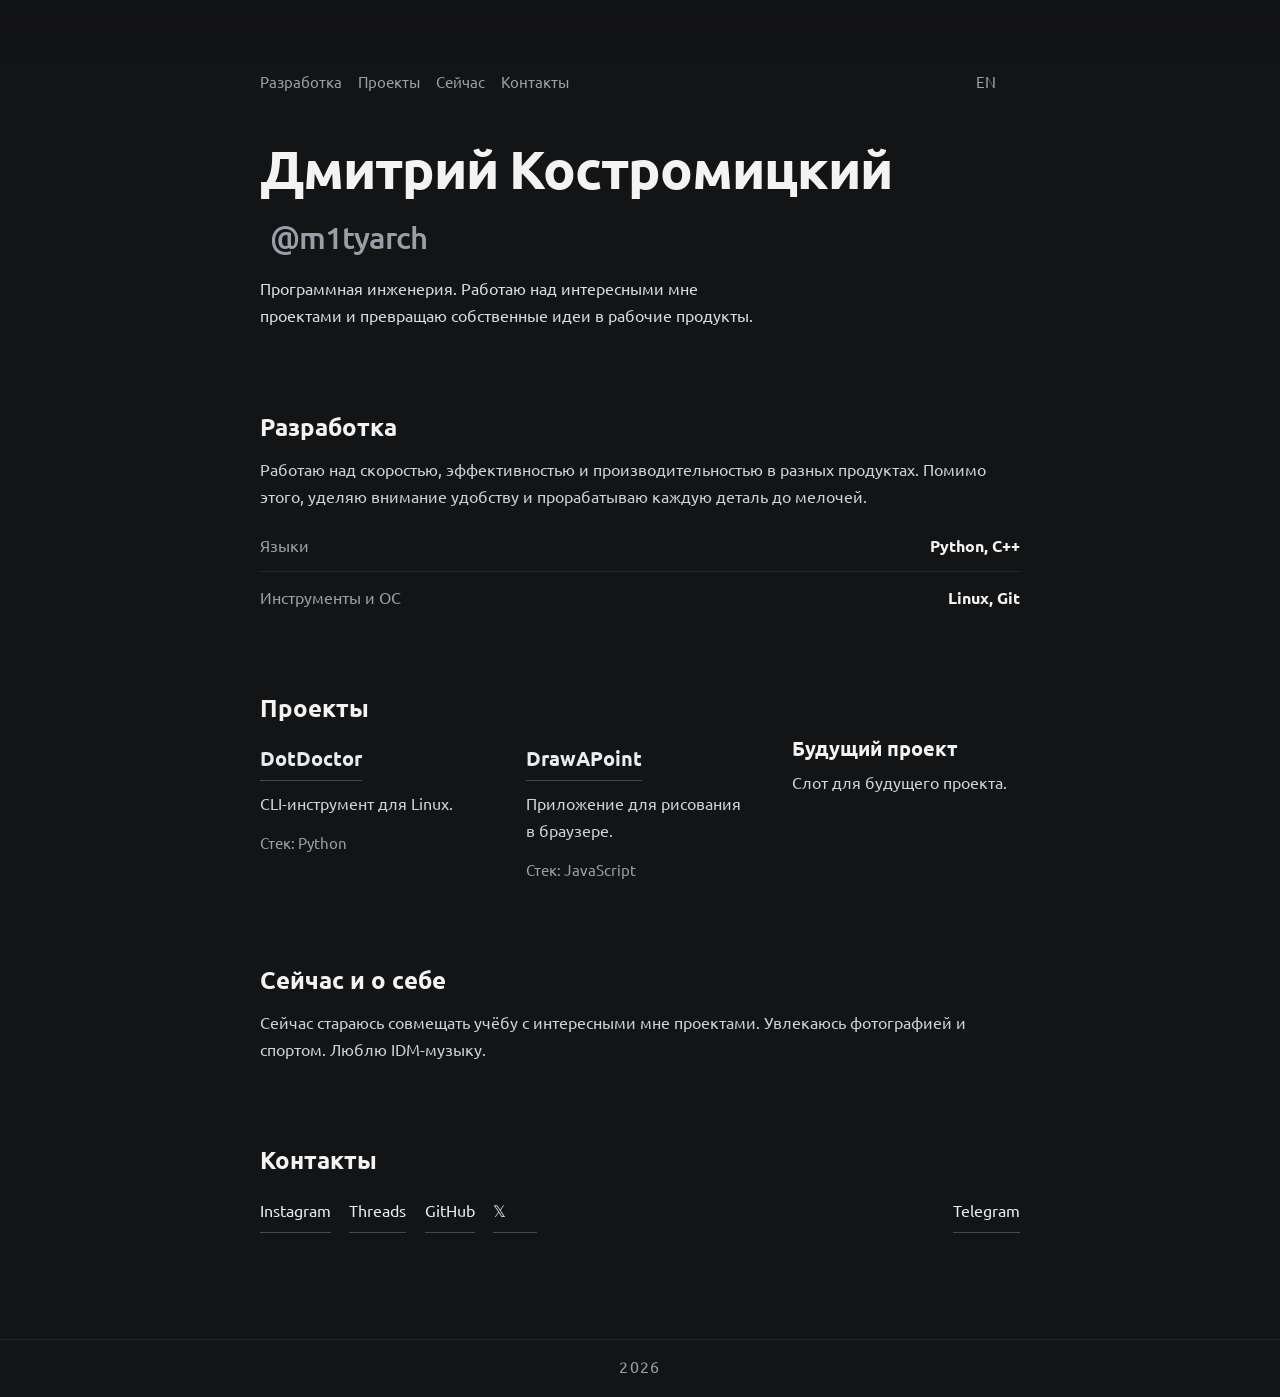
==== ru/index.html @ 2daea9e7 "Improve portfolio localization, accessibility, and page discovery" ====
<!doctype html>
<html lang="ru">
  <head>
    <meta name="theme-color" content="#131416" />
    <meta charset="UTF-8" />
    <meta name="viewport" content="width=device-width, initial-scale=1.0, viewport-fit=cover" />
    <title>Дмитрий Костромицкий — Портфолио</title>
    <meta
      name="description"
      content="Портфолио Дмитрия Костромицкого"
    />
    <link rel="canonical" href="https://m1tyarch.github.io/ru/" />
    <link rel="alternate" hreflang="en" href="https://m1tyarch.github.io/" />
    <link rel="alternate" hreflang="ru" href="https://m1tyarch.github.io/ru/" />
    <link rel="alternate" hreflang="x-default" href="https://m1tyarch.github.io/" />
    <script type="application/ld+json">
      {
        "@context": "https://schema.org",
        "@type": "Person",
        "@id": "https://m1tyarch.github.io/#person",
        "name": "Dmitry Kostromitsky",
        "alternateName": [
          "Дмитрий Костромицкий",
          "m1tyarch"
        ],
        "url": "https://m1tyarch.github.io/",
        "sameAs": [
          "https://github.com/m1tyarch",
          "https://www.instagram.com/m1tyarch",
          "https://x.com/m1tyarch",
          "https://t.me/m1tyarch"
        ]
      }
    </script>
    <link rel="preconnect" href="https://fonts.googleapis.com" />
    <link rel="preconnect" href="https://fonts.gstatic.com" crossorigin />
    <link
      href="https://fonts.googleapis.com/css2?family=Ubuntu:wght@400;500;700&amp;display=swap"
      rel="stylesheet"
    />
    <link rel="stylesheet" href="../styles.css" />
    <script src="../language.js" defer></script>
  </head>
  <body>
    <main class="page">
      <div class="container">
        <header class="intro">
          <nav class="top-nav" aria-label="Навигация по разделам">
            <a href="#building">Разработка</a>
            <a href="#projects">Проекты</a>
            <a href="#now">Сейчас</a>
            <a href="#connect">Контакты</a>
            <a class="lang-toggle" href="../" hreflang="en" lang="en"
              aria-label="EN — switch to English" data-language-link>EN</a>
          </nav>

          <h1><span>Дмитрий Костромицкий</span> <span class="handle">@m1tyarch</span></h1>
          <p class="lead">Программная инженерия. Работаю над интересными мне проектами и превращаю собственные идеи в рабочие продукты.</p>
        </header>

        <section class="section" id="building" aria-labelledby="building-title">
          <h2 id="building-title">Разработка</h2>
          <p>Работаю над скоростью, эффективностью и производительностью в разных продуктах. Помимо этого, уделяю внимание удобству и прорабатываю каждую деталь до мелочей.</p>
          <ul class="meta-list" aria-label="Основной стек">
            <li><span>Языки</span><strong>Python, C++</strong></li>
            <li><span>Инструменты и ОС</span><strong>Linux, Git</strong></li>
          </ul>
        </section>

        <section class="section" id="projects" aria-labelledby="projects-title">
          <h2 id="projects-title">Проекты</h2>

          <div class="projects-grid">
            <article class="project-item">
              <h3>
                <a
                  href="https://github.com/m1tyarch/DotDoctor"
                  target="_blank"
                  rel="noopener noreferrer"
                  aria-label="Открыть DotDoctor на GitHub"
                  >DotDoctor</a
                >
              </h3>
              <p>CLI-инструмент для Linux.</p>
              <p class="stack">Стек: Python</p>
            </article>

            <article class="project-item">
              <h3>
                <a
                  href="https://github.com/m1tyarch/DrawAPoint"
                  target="_blank"
                  rel="noopener noreferrer"
                  aria-label="Открыть DrawAPoint на GitHub"
                  >DrawAPoint</a
                >
              </h3>
              <p>Приложение для рисования в браузере.</p>
              <p class="stack">Стек: JavaScript</p>
            </article>

            <article class="project-item">
              <h3>Будущий проект</h3>
              <p>Слот для будущего проекта.</p>
            </article>
          </div>
        </section>

        <section class="section" id="now" aria-labelledby="now-title">
          <h2 id="now-title">Сейчас и о себе</h2>
          <p>Сейчас стараюсь совмещать учёбу с интересными мне проектами. Увлекаюсь фотографией и спортом. Люблю IDM-музыку.</p>
        </section>

        <section class="section" id="connect" aria-labelledby="connect-title">
          <h2 id="connect-title">Контакты</h2>

          <div class="connect-links-row">
            <p class="connect-links">
              <a href="https://www.instagram.com/m1tyarch" target="_blank" rel="noopener noreferrer"
                >Instagram</a
              >
              <a
                href="https://www.threads.com/@m1tyarch?igshid=NTc4MTIwNjQ2YQ%3D%3D"
                target="_blank"
                rel="noopener noreferrer"
                >Threads</a
              >
              <a href="https://github.com/m1tyarch" target="_blank" rel="noopener noreferrer"
                >GitHub</a
              >
              <a href="https://x.com/m1tyarch" target="_blank" rel="noopener noreferrer" aria-label="X (Twitter)"
                >𝕏</a
              >
            </p>

            <a href="https://t.me/m1tyarch" target="_blank" rel="noopener noreferrer"
              >Telegram</a
            >
          </div>
        </section>
      </div>
    </main>

    <footer class="site-footer">
      <div class="site-footer-inner">2026</div>
    </footer>
  </body>
</html>
---- styles.css ----
:root {
  --bg: #131416;
  --bg-rgb: 19, 20, 22;
  --text-main: #f3f3f3;
  --text-muted: #9a9ea6;
  --accent: #eaecef;
  --motion-duration: 0.2s;
  --motion-ease: cubic-bezier(0.22, 0.61, 0.36, 1);
  --container: 760px;
}

* {
  box-sizing: border-box;
}

html {
  scroll-behavior: smooth;
}

body {
  margin: 0;
  min-height: 100vh;
  background: var(--bg);
  color: var(--text-main);
  font-family: "Ubuntu", sans-serif;
  line-height: 1.7;
}

::selection {
  background: rgba(137, 143, 153, 0.45);
  color: var(--text-main);
}

::-moz-selection {
  background: rgba(137, 143, 153, 0.45);
  color: var(--text-main);
}

/* Градиент для ПК */
body::before {
  content: "";
  position: fixed;
  top: 0;
  left: 0;
  right: 0;
  height: 64px;
  pointer-events: none;
  z-index: 20;
  background: linear-gradient(
    to bottom,
    rgba(var(--bg-rgb), 1) 0%,
    rgba(var(--bg-rgb), 0.95) 18%,
    rgba(var(--bg-rgb), 0.78) 36%,
    rgba(var(--bg-rgb), 0) 100%
  );
}

/* --- Block Fade-in Animations --- */
@keyframes fadeInUp {
  0% {
    opacity: 0;
    transform: translateY(20px);
  }

  100% {
    opacity: 1;
    transform: translateY(0);
  }
}

/* --------------------------------- */

.container {
  width: min(92vw, var(--container));
  margin: 0 auto;
}

.page {
  padding: 52px 0 96px;
}

.top-nav {
  display: flex;
  flex-wrap: wrap;
  gap: 1rem;
  margin-bottom: 2.2rem;
}

.top-nav a,
.project-item h3 a,
.connect-links a,
.connect-links-row > a,
.error-links a {
  display: inline-flex;
  align-items: center;
  min-inline-size: 44px;
  min-block-size: 44px;
}

.top-nav a {
  color: var(--text-muted);
  text-decoration: none;
  font-family: "Ubuntu", sans-serif;
  font-size: 0.92rem;
  transition: color var(--motion-duration) var(--motion-ease);
}

.top-nav a:hover {
  color: var(--text-main);
}

.lang-toggle {
  margin-left: auto;
}

.intro {
  padding: 8px 0 10px;
  opacity: 0;
  animation: fadeInUp 0.7s var(--motion-ease) forwards;
}

h1,
h2,
h3 {
  margin: 0;
  line-height: 1.12;
  font-family: "Ubuntu", sans-serif;
}

h1 {
  font-size: clamp(2rem, 7vw, 3.35rem);
  letter-spacing: -0.02em;
  margin-bottom: 1rem;
}

h1 .handle {
  color: var(--text-muted);
  font-size: 0.58em;
  font-weight: 500;
  margin-left: 0.32em;
}

.lead {
  margin: 0;
  max-width: 58ch;
  font-size: 1rem;
  color: #d9dbe0;
}

.section {
  padding: 40px 0 10px;
  margin-top: 34px;
  content-visibility: auto;
  contain-intrinsic-size: 1px 520px;
  opacity: 0;
  animation: fadeInUp 0.7s var(--motion-ease) forwards;
}

.section:nth-of-type(1) {
  animation-delay: 0.15s;
}

.section:nth-of-type(2) {
  animation-delay: 0.3s;
}

.section:nth-of-type(3) {
  animation-delay: 0.45s;
}

.section:nth-of-type(4) {
  animation-delay: 0.6s;
}

.section h2 {
  font-size: clamp(1.2rem, 2.6vw, 1.5rem);
  margin-bottom: 0.95rem;
}

.section p {
  margin: 0;
  color: #cfd2d8;
}

.meta-list {
  list-style: none;
  margin: 1.35rem 0 0;
  padding: 0;
  display: grid;
  gap: 0.75rem;
}

.meta-list li {
  display: flex;
  gap: 0.8rem;
  align-items: baseline;
  justify-content: space-between;
  border-bottom: 1px solid rgba(255, 255, 255, 0.08);
  padding-bottom: 0.72rem;
}

.meta-list li:last-child {
  border-bottom: 0;
  padding-bottom: 0;
}

.meta-list span {
  color: var(--text-muted);
}

.projects-grid {
  display: grid;
  grid-template-columns: repeat(3, minmax(0, 1fr));
  gap: 2.4rem;
  align-items: start;
}

.project-item h3 {
  font-size: clamp(1.05rem, 2.5vw, 1.28rem);
  margin-bottom: 0.55rem;
}

.project-item h3 a,
.connect-links-row > a,
.connect-links a,
.error-links a {
  color: var(--accent);
  text-decoration: none;
  border-bottom: 1px solid rgba(255, 255, 255, 0.22);
  transition:
    color var(--motion-duration) var(--motion-ease),
    border-color var(--motion-duration) var(--motion-ease),
    transform var(--motion-duration) var(--motion-ease);
}

.project-item h3 a:hover,
.connect-links-row > a:hover,
.connect-links a:hover,
.error-links a:hover {
  color: #ffffff;
  border-color: rgba(255, 255, 255, 0.5);
  transform: translateY(-1px);
}

.project-item h3 a:active,
.connect-links-row > a:active,
.connect-links a:active,
.error-links a:active {
  transform: translateY(0) scale(0.985);
}

.project-item p {
  max-width: 30ch;
}

.project-item .stack {
  margin-top: 0.82rem;
  color: var(--text-muted);
  font-size: 0.95rem;
}

.connect-links-row {
  display: flex;
  align-items: center;
  justify-content: space-between;
  gap: 1rem;
  flex-wrap: wrap;
}

.connect-links {
  display: flex;
  flex-wrap: wrap;
  gap: 1rem 1.15rem;
  margin: 0;
}

.error-links {
  display: flex;
  flex-wrap: wrap;
  gap: 1rem;
  margin-top: 1.5rem;
}

a:focus-visible {
  outline: 2px solid #dfe2e6;
  outline-offset: 2px;
}

.site-footer {
  width: 100%;
  border-top: 0.5px solid rgba(255, 255, 255, 0.06);
  padding: 0.82rem 1rem 1rem;
}

.site-footer-inner {
  text-align: center;
  color: var(--text-muted);
  font-size: 1rem;
  letter-spacing: 0.08em;
}

@media (max-width: 760px) {
  .page {
    padding: calc(34px + env(safe-area-inset-top, 0px)) 0 72px;
  }

  .top-nav {
    margin-bottom: 1.6rem;
  }

  h1 .handle {
    display: block;
    margin: 0.3rem 0 0;
  }

  .section {
    padding-top: 30px;
    margin-top: 26px;
  }

  /* Горизонтальный скролл проектов для мобильных */
  .projects-grid {
    display: flex;
    flex-direction: row;
    overflow-x: auto;
    gap: 1.4rem;
    padding-bottom: 1rem;
    scroll-snap-type: x mandatory;
    scrollbar-width: none;
    -webkit-overflow-scrolling: touch;
  }

  /* Невидимое пространство справа для правильного выравнивания 3-го проекта */
  .projects-grid::after {
    content: "";
    flex: 0 0 20%;
  }

  .projects-grid::-webkit-scrollbar {
    display: none;
  }

  .project-item {
    flex: 0 0 80%;
    scroll-snap-align: start;
  }

  .project-item p {
    max-width: none;
  }

  .connect-links-row {
    align-items: flex-start;
    flex-direction: column;
  }

  /* Отключение верхнего градиента на мобильных */
  body::before {
    display: none;
  }
}

@media (prefers-reduced-motion: reduce) {
  html {
    scroll-behavior: auto;
  }

  .top-nav a,
  .project-item h3 a,
  .connect-links-row > a,
  .connect-links a,
  .error-links a {
    transition: none;
  }

  .project-item h3 a:hover,
  .project-item h3 a:active,
  .connect-links-row > a:hover,
  .connect-links-row > a:active,
  .connect-links a:hover,
  .connect-links a:active,
  .error-links a:hover,
  .error-links a:active {
    transform: none;
  }

  .intro,
  .section {
    animation: none !important;
    opacity: 1 !important;
    transform: none !important;
  }
}
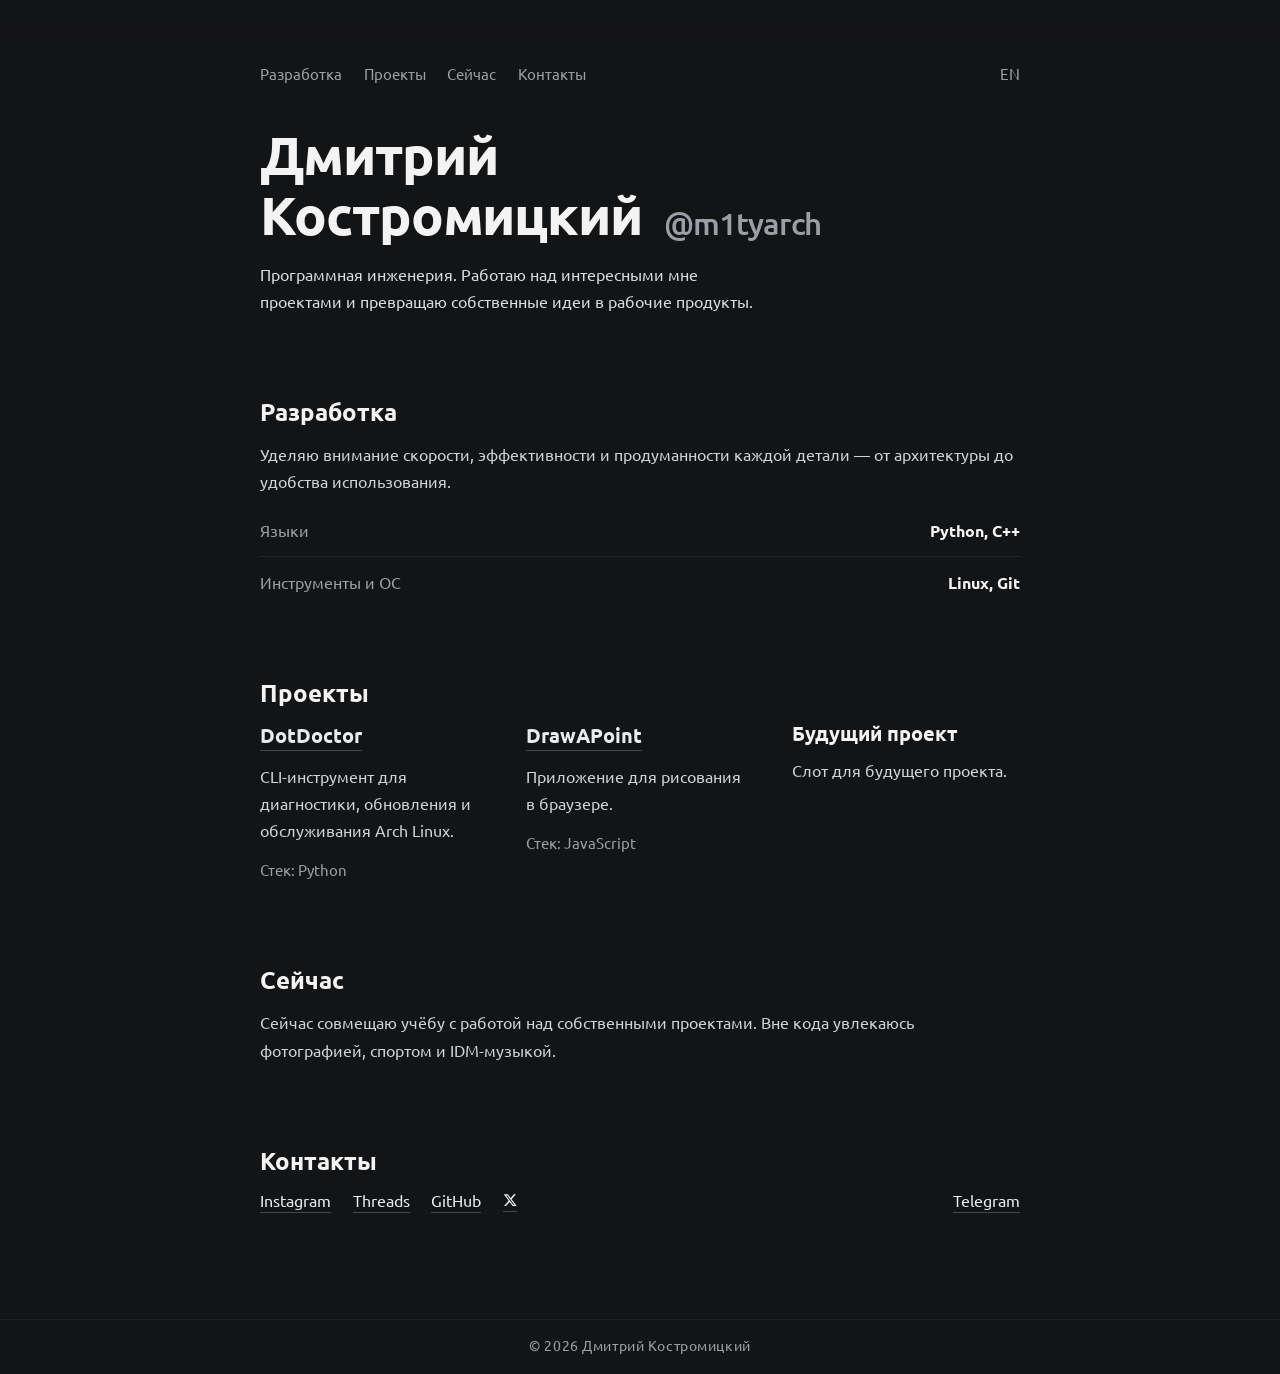
==== commit 79a77614: "Polish layout alignment, typography, accessibility, and metadata" ====
--- a/ru/index.html
+++ b/ru/index.html
@@ -7,7 +7,23 @@
     <title>Дмитрий Костромицкий — Портфолио</title>
     <meta
       name="description"
-      content="Портфолио Дмитрия Костромицкого"
+      content="Дмитрий Костромицкий (@m1tyarch) — разработчик. Проекты на Python, C++ и под Linux."
+    />
+    <meta property="og:type" content="website" />
+    <meta property="og:site_name" content="Дмитрий Костромицкий" />
+    <meta property="og:title" content="Дмитрий Костромицкий — Портфолио" />
+    <meta
+      property="og:description"
+      content="Портфолио разработчика Дмитрия Костромицкого (@m1tyarch): Python, C++, инструменты для Linux и личные проекты."
+    />
+    <meta property="og:url" content="https://m1tyarch.github.io/ru/" />
+    <meta property="og:locale" content="ru_RU" />
+    <meta property="og:locale:alternate" content="en_US" />
+    <meta name="twitter:card" content="summary" />
+    <meta name="twitter:title" content="Дмитрий Костромицкий — Портфолио" />
+    <meta
+      name="twitter:description"
+      content="Портфолио разработчика Дмитрия Костромицкого (@m1tyarch): Python, C++, инструменты для Linux и личные проекты."
     />
     <link rel="canonical" href="https://m1tyarch.github.io/ru/" />
     <link rel="alternate" hreflang="en" href="https://m1tyarch.github.io/" />
@@ -27,6 +43,7 @@
         "sameAs": [
           "https://github.com/m1tyarch",
           "https://www.instagram.com/m1tyarch",
+          "https://www.threads.com/@m1tyarch",
           "https://x.com/m1tyarch",
           "https://t.me/m1tyarch"
         ]
@@ -60,7 +77,7 @@
 
         <section class="section" id="building" aria-labelledby="building-title">
           <h2 id="building-title">Разработка</h2>
-          <p>Работаю над скоростью, эффективностью и производительностью в разных продуктах. Помимо этого, уделяю внимание удобству и прорабатываю каждую деталь до мелочей.</p>
+          <p>Уделяю внимание скорости, эффективности и продуманности каждой детали — от архитектуры до удобства использования.</p>
           <ul class="meta-list" aria-label="Основной стек">
             <li><span>Языки</span><strong>Python, C++</strong></li>
             <li><span>Инструменты и ОС</span><strong>Linux, Git</strong></li>
@@ -81,7 +98,7 @@
                   >DotDoctor</a
                 >
               </h3>
-              <p>CLI-инструмент для Linux.</p>
+              <p>CLI-инструмент для диагностики, обновления и обслуживания Arch Linux.</p>
               <p class="stack">Стек: Python</p>
             </article>
 
@@ -107,8 +124,8 @@
         </section>
 
         <section class="section" id="now" aria-labelledby="now-title">
-          <h2 id="now-title">Сейчас и о себе</h2>
-          <p>Сейчас стараюсь совмещать учёбу с интересными мне проектами. Увлекаюсь фотографией и спортом. Люблю IDM-музыку.</p>
+          <h2 id="now-title">Сейчас</h2>
+          <p>Сейчас совмещаю учёбу с работой над собственными проектами. Вне кода увлекаюсь фотографией, спортом и IDM-музыкой.</p>
         </section>
 
         <section class="section" id="connect" aria-labelledby="connect-title">
@@ -120,7 +137,7 @@
                 >Instagram</a
               >
               <a
-                href="https://www.threads.com/@m1tyarch?igshid=NTc4MTIwNjQ2YQ%3D%3D"
+                href="https://www.threads.com/@m1tyarch"
                 target="_blank"
                 rel="noopener noreferrer"
                 >Threads</a
@@ -128,9 +145,17 @@
               <a href="https://github.com/m1tyarch" target="_blank" rel="noopener noreferrer"
                 >GitHub</a
               >
-              <a href="https://x.com/m1tyarch" target="_blank" rel="noopener noreferrer" aria-label="X (Twitter)"
-                >𝕏</a
-              >
+              <a
+                class="social-icon-link"
+                href="https://x.com/m1tyarch"
+                target="_blank"
+                rel="noopener noreferrer"
+                aria-label="X (Twitter)"
+                ><svg class="x-icon" viewBox="0 0 24 24" fill="currentColor" aria-hidden="true">
+                  <path
+                    d="M18.244 2.25h3.308l-7.227 8.26 8.502 11.24H16.17l-5.214-6.817L4.99 21.75H1.68l7.73-8.835L1.254 2.25H8.08l4.713 6.231zm-1.161 17.52h1.833L7.084 4.126H5.117z"
+                  /></svg
+              ></a>
             </p>
 
             <a href="https://t.me/m1tyarch" target="_blank" rel="noopener noreferrer"
@@ -142,7 +167,7 @@
     </main>
 
     <footer class="site-footer">
-      <div class="site-footer-inner">2026</div>
+      <div class="site-footer-inner">© 2026 Дмитрий Костромицкий</div>
     </footer>
   </body>
 </html>
--- a/styles.css
+++ b/styles.css
@@ -15,14 +15,24 @@
 
 html {
   scroll-behavior: smooth;
+  -webkit-font-smoothing: antialiased;
+  -moz-osx-font-smoothing: grayscale;
+  text-rendering: optimizeLegibility;
+}
+
+html[data-lang-pending] body {
+  visibility: hidden;
 }
 
 body {
   margin: 0;
+  display: flex;
+  flex-direction: column;
   min-height: 100vh;
+  min-height: 100dvh;
   background: var(--bg);
   color: var(--text-main);
-  font-family: "Ubuntu", sans-serif;
+  font-family: "Ubuntu", system-ui, -apple-system, BlinkMacSystemFont, "Segoe UI", sans-serif;
   line-height: 1.7;
 }
 
@@ -36,14 +46,14 @@
   color: var(--text-main);
 }
 
-/* Градиент для ПК */
+/* Top scroll fade for desktop */
 body::before {
   content: "";
   position: fixed;
   top: 0;
   left: 0;
   right: 0;
-  height: 64px;
+  height: 56px;
   pointer-events: none;
   z-index: 20;
   background: linear-gradient(
@@ -76,14 +86,16 @@
 }
 
 .page {
-  padding: 52px 0 96px;
+  flex: 1;
+  padding: 64px 0 96px;
 }
 
 .top-nav {
   display: flex;
   flex-wrap: wrap;
-  gap: 1rem;
-  margin-bottom: 2.2rem;
+  align-items: center;
+  gap: 0.75rem 1.35rem;
+  margin-bottom: 2.6rem;
 }
 
 .top-nav a,
@@ -91,17 +103,34 @@
 .connect-links a,
 .connect-links-row > a,
 .error-links a {
+  position: relative;
   display: inline-flex;
   align-items: center;
+}
+
+/* Extend touch target to 44x44px without shifting visual alignment */
+.top-nav a::after,
+.project-item h3 a::after,
+.connect-links a::after,
+.connect-links-row > a::after,
+.error-links a::after {
+  content: "";
+  position: absolute;
+  left: 50%;
+  top: 50%;
+  transform: translate(-50%, -50%);
   min-inline-size: 44px;
   min-block-size: 44px;
+  inline-size: 100%;
+  block-size: 100%;
 }
 
 .top-nav a {
   color: var(--text-muted);
   text-decoration: none;
-  font-family: "Ubuntu", sans-serif;
+  font-family: inherit;
   font-size: 0.92rem;
+  line-height: 1.3;
   transition: color var(--motion-duration) var(--motion-ease);
 }
 
@@ -110,11 +139,11 @@
 }
 
 .lang-toggle {
-  margin-left: auto;
+  margin-inline-start: auto;
 }
 
 .intro {
-  padding: 8px 0 10px;
+  padding: 0 0 10px;
   opacity: 0;
   animation: fadeInUp 0.7s var(--motion-ease) forwards;
 }
@@ -124,7 +153,12 @@
 h3 {
   margin: 0;
   line-height: 1.12;
-  font-family: "Ubuntu", sans-serif;
+  font-family: inherit;
+  text-wrap: balance;
+}
+
+p {
+  text-wrap: pretty;
 }
 
 h1 {
@@ -137,7 +171,7 @@
   color: var(--text-muted);
   font-size: 0.58em;
   font-weight: 500;
-  margin-left: 0.32em;
+  margin-inline-start: 0.32em;
 }
 
 .lead {
@@ -150,8 +184,7 @@
 .section {
   padding: 40px 0 10px;
   margin-top: 34px;
-  content-visibility: auto;
-  contain-intrinsic-size: 1px 520px;
+  scroll-margin-top: 64px;
   opacity: 0;
   animation: fadeInUp 0.7s var(--motion-ease) forwards;
 }
@@ -170,6 +203,10 @@
 
 .section:nth-of-type(4) {
   animation-delay: 0.6s;
+}
+
+.section:nth-of-type(n + 5) {
+  animation-delay: 0.75s;
 }
 
 .section h2 {
@@ -192,7 +229,8 @@
 
 .meta-list li {
   display: flex;
-  gap: 0.8rem;
+  flex-wrap: wrap;
+  gap: 0.35rem 0.8rem;
   align-items: baseline;
   justify-content: space-between;
   border-bottom: 1px solid rgba(255, 255, 255, 0.08);
@@ -206,6 +244,11 @@
 
 .meta-list span {
   color: var(--text-muted);
+}
+
+.meta-list strong {
+  margin-inline-start: auto;
+  text-align: end;
 }
 
 .projects-grid {
@@ -217,7 +260,7 @@
 
 .project-item h3 {
   font-size: clamp(1.05rem, 2.5vw, 1.28rem);
-  margin-bottom: 0.55rem;
+  margin-bottom: 0.75rem;
 }
 
 .project-item h3 a,
@@ -226,6 +269,8 @@
 .error-links a {
   color: var(--accent);
   text-decoration: none;
+  line-height: 1.3;
+  padding-bottom: 1px;
   border-bottom: 1px solid rgba(255, 255, 255, 0.22);
   transition:
     color var(--motion-duration) var(--motion-ease),
@@ -270,33 +315,47 @@
 .connect-links {
   display: flex;
   flex-wrap: wrap;
-  gap: 1rem 1.15rem;
+  align-items: center;
+  gap: 0.85rem 1.35rem;
   margin: 0;
 }
 
+.social-icon-link {
+  height: calc(1.3em + 1px);
+}
+
+.x-icon {
+  width: 0.9em;
+  height: 0.9em;
+  display: block;
+  flex-shrink: 0;
+}
+
 .error-links {
   display: flex;
   flex-wrap: wrap;
-  gap: 1rem;
+  gap: 1rem 1.35rem;
   margin-top: 1.5rem;
 }
 
 a:focus-visible {
   outline: 2px solid #dfe2e6;
-  outline-offset: 2px;
+  outline-offset: 4px;
+  border-radius: 4px;
 }
 
 .site-footer {
   width: 100%;
   border-top: 0.5px solid rgba(255, 255, 255, 0.06);
-  padding: 0.82rem 1rem 1rem;
+  padding: 0.85rem 1rem 1rem;
 }
 
 .site-footer-inner {
   text-align: center;
   color: var(--text-muted);
-  font-size: 1rem;
-  letter-spacing: 0.08em;
+  font-size: 0.9rem;
+  letter-spacing: 0.04em;
+  font-variant-numeric: tabular-nums;
 }
 
 @media (max-width: 760px) {
@@ -305,7 +364,7 @@
   }
 
   .top-nav {
-    margin-bottom: 1.6rem;
+    margin-bottom: 2rem;
   }
 
   h1 .handle {
@@ -316,24 +375,26 @@
   .section {
     padding-top: 30px;
     margin-top: 26px;
-  }
-
-  /* Горизонтальный скролл проектов для мобильных */
+    scroll-margin-top: 24px;
+  }
+
+  /* Horizontal snap carousel for projects on mobile */
   .projects-grid {
     display: flex;
     flex-direction: row;
     overflow-x: auto;
     gap: 1.4rem;
-    padding-bottom: 1rem;
+    padding: 12px 0 1rem;
+    margin-top: -12px;
     scroll-snap-type: x mandatory;
     scrollbar-width: none;
     -webkit-overflow-scrolling: touch;
   }
 
-  /* Невидимое пространство справа для правильного выравнивания 3-го проекта */
+  /* Trailing space so the final card snaps cleanly to the start edge */
   .projects-grid::after {
     content: "";
-    flex: 0 0 20%;
+    flex: 0 0 22%;
   }
 
   .projects-grid::-webkit-scrollbar {
@@ -341,7 +402,7 @@
   }
 
   .project-item {
-    flex: 0 0 80%;
+    flex: 0 0 78%;
     scroll-snap-align: start;
   }
 
@@ -354,7 +415,7 @@
     flex-direction: column;
   }
 
-  /* Отключение верхнего градиента на мобильных */
+  /* Disable top fade gradient on mobile */
   body::before {
     display: none;
   }
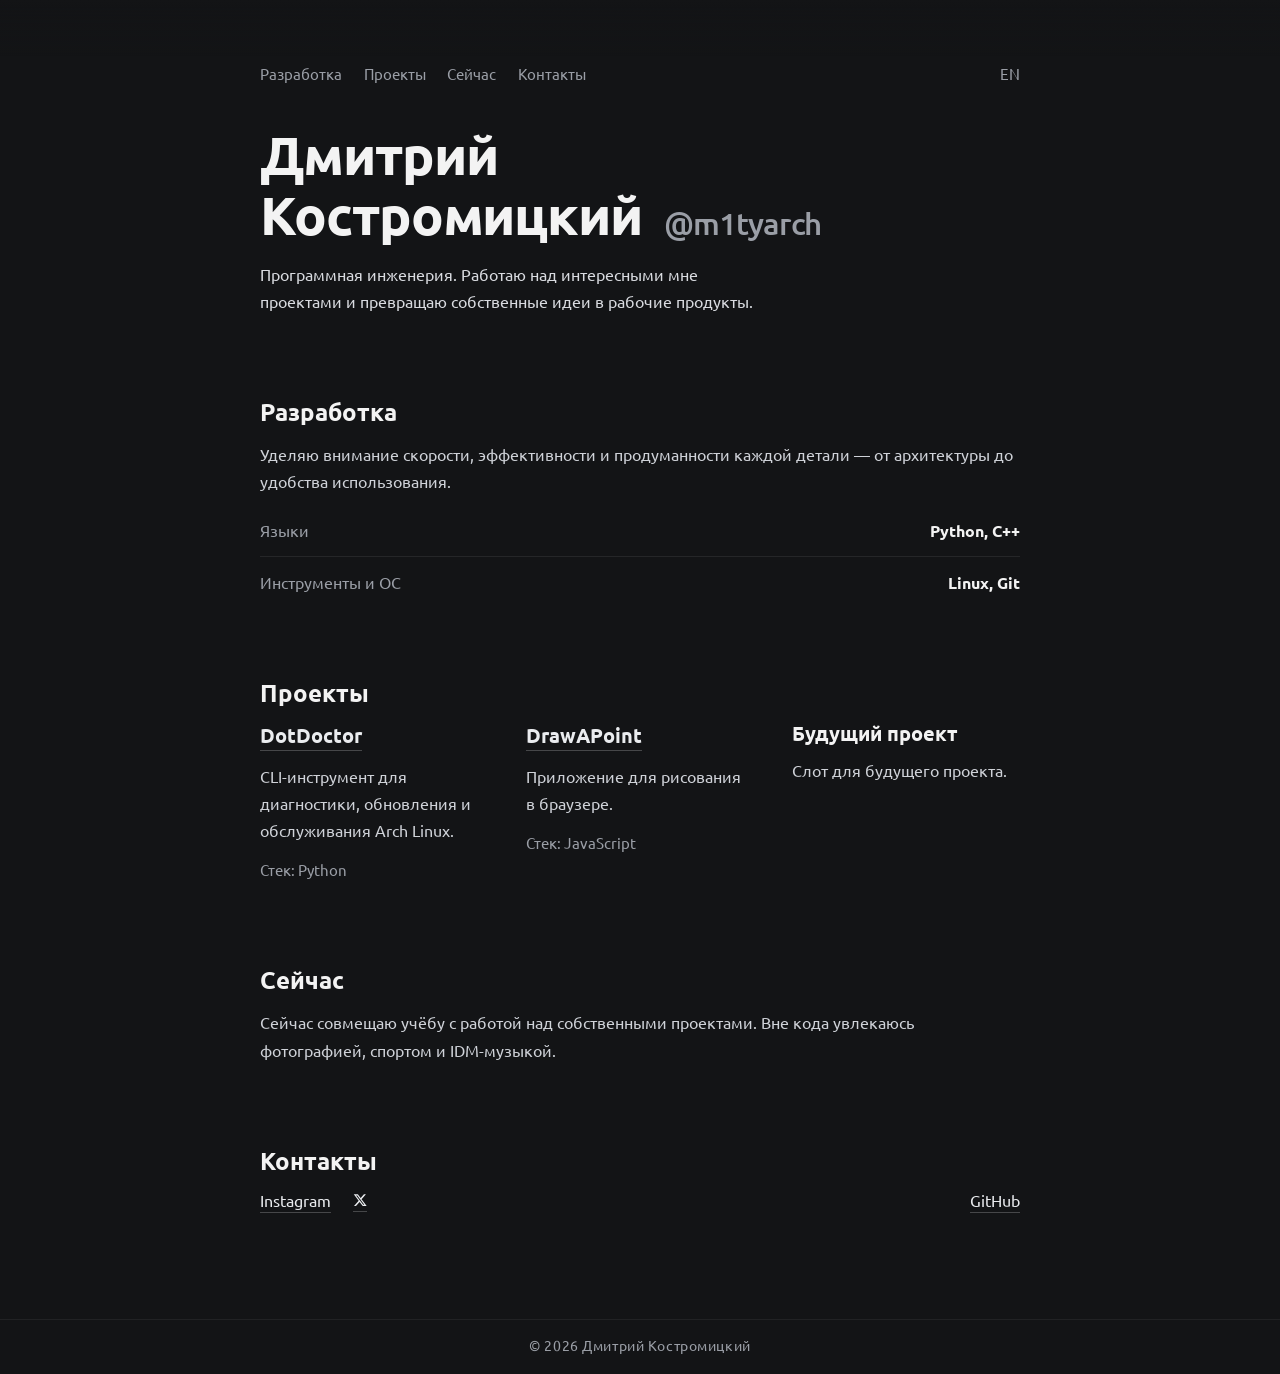
==== commit 9d87f281: "Remove Threads and Telegram links and move GitHub to trailing slot" ====
--- a/ru/index.html
+++ b/ru/index.html
@@ -43,9 +43,7 @@
         "sameAs": [
           "https://github.com/m1tyarch",
           "https://www.instagram.com/m1tyarch",
-          "https://www.threads.com/@m1tyarch",
-          "https://x.com/m1tyarch",
-          "https://t.me/m1tyarch"
+          "https://x.com/m1tyarch"
         ]
       }
     </script>
@@ -137,15 +135,6 @@
                 >Instagram</a
               >
               <a
-                href="https://www.threads.com/@m1tyarch"
-                target="_blank"
-                rel="noopener noreferrer"
-                >Threads</a
-              >
-              <a href="https://github.com/m1tyarch" target="_blank" rel="noopener noreferrer"
-                >GitHub</a
-              >
-              <a
                 class="social-icon-link"
                 href="https://x.com/m1tyarch"
                 target="_blank"
@@ -158,8 +147,8 @@
               ></a>
             </p>
 
-            <a href="https://t.me/m1tyarch" target="_blank" rel="noopener noreferrer"
-              >Telegram</a
+            <a href="https://github.com/m1tyarch" target="_blank" rel="noopener noreferrer"
+              >GitHub</a
             >
           </div>
         </section>
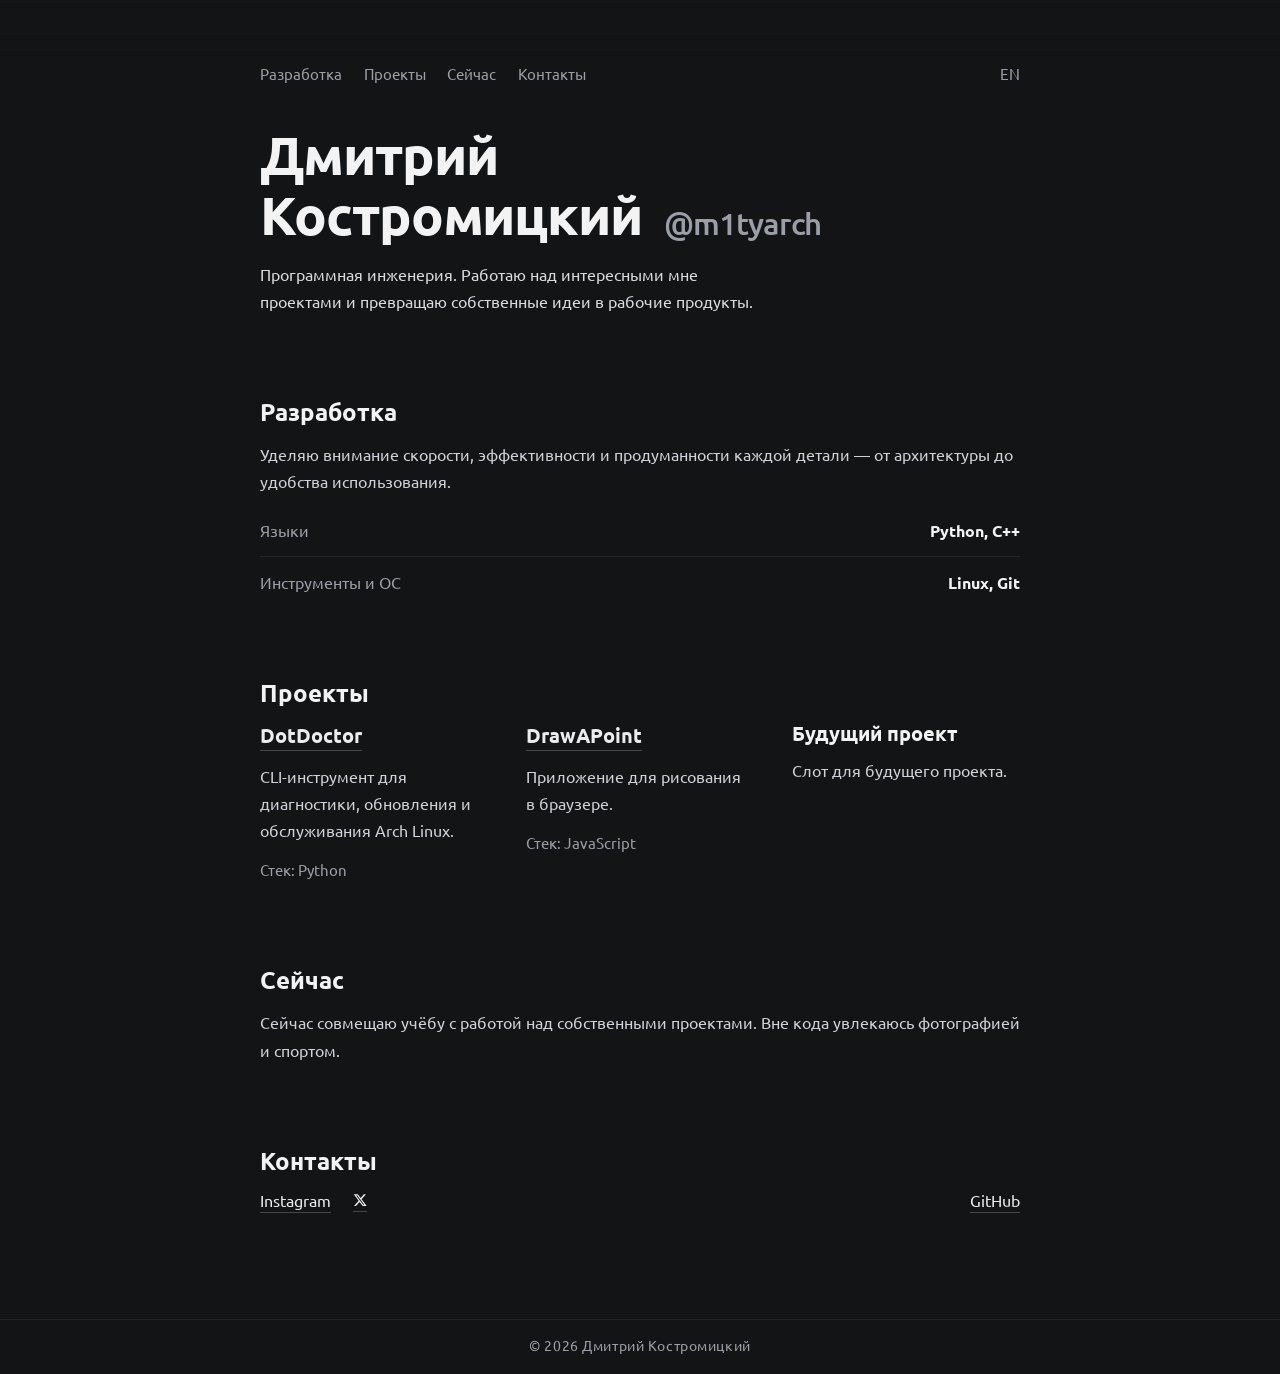
==== commit 1b090b22: "Update Now section interests copy" ====
--- a/ru/index.html
+++ b/ru/index.html
@@ -123,7 +123,7 @@
 
         <section class="section" id="now" aria-labelledby="now-title">
           <h2 id="now-title">Сейчас</h2>
-          <p>Сейчас совмещаю учёбу с работой над собственными проектами. Вне кода увлекаюсь фотографией, спортом и IDM-музыкой.</p>
+          <p>Сейчас совмещаю учёбу с работой над собственными проектами. Вне кода увлекаюсь фотографией и спортом.</p>
         </section>
 
         <section class="section" id="connect" aria-labelledby="connect-title">
